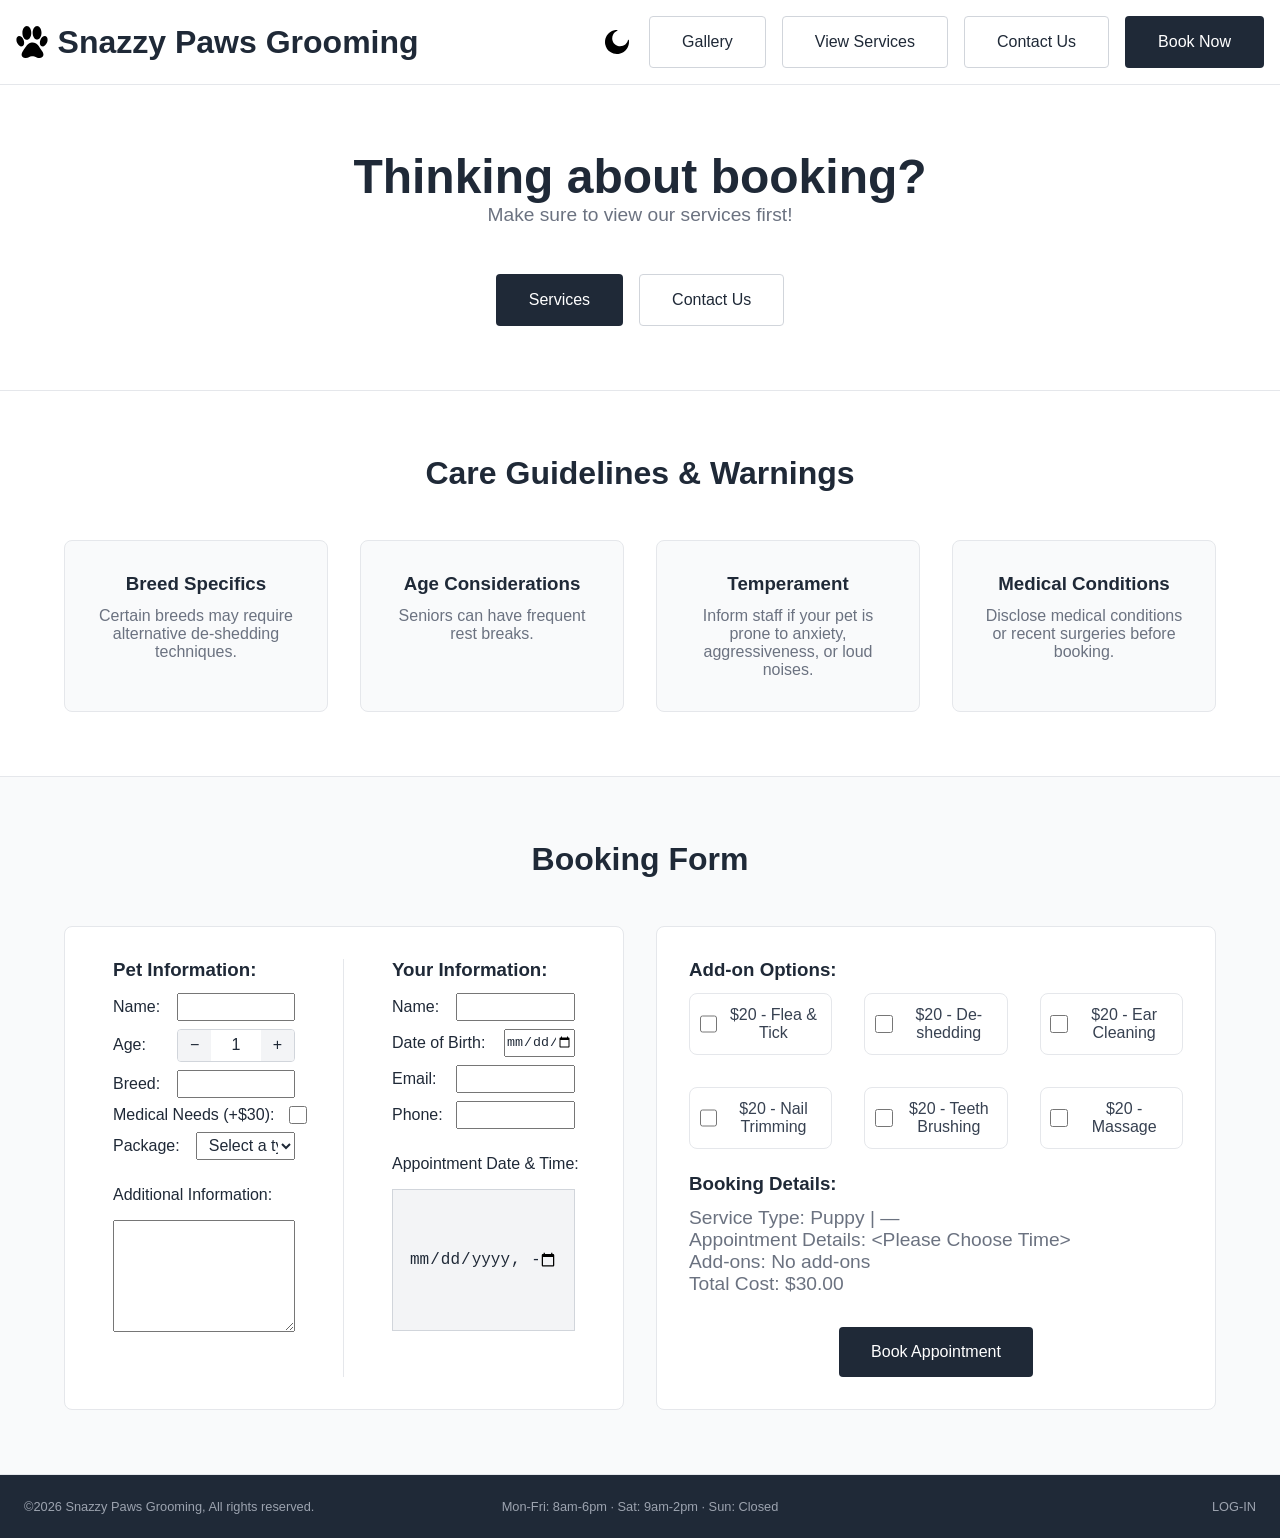
==== booking.html @ cdb1e76d "Copy from BIT607-AS2" ====
<!DOCTYPE html>
<html lang="en">

<head>
    <meta charset="UTF-8">
    <meta name="viewport" content="width=device-width, initial-scale=1.0">

    <!-- Document Title + Icon -->
    <title>Booking</title>
    <link rel="Icon" type="image/x-icon" href="images/icons/young_dog.svg">

    <link rel="stylesheet" href="styles/main.css">
</head>

<body>
    <!-- Navigation Bar -->
    <header>
        <!-- Icon + Title -->
        <h2 class="header-title">
            <a href="index.html" class="home-link">
                <img src="images/icons/paw.svg" alt="Snazzy Paws Logo" class="nav-icon">

                <span class="full-title">Snazzy Paws Grooming</span>
                <span class="short-title">Snazzy Paws</span>
            </a>
        </h2>

        <!-- Navigation Buttons -->
        <div class="button-group desktop-nav">
            <button id="theme-toggle" class="theme-toggle-btn">
                <img src="images/icons/moon.svg" alt="Toggle dark mode" class="theme-icon">
            </button>
            <a href="gallery.html" class="button">Gallery</a>
            <a href="services.html" class="button">View Services</a>
            <a href="contact.html" class="button">Contact Us</a>
            <a href="booking.html" class="button dark">Book Now</a>
        </div>

        <!-- Mobile dropdown button -->
        <div class="mobile-nav">
            <button id="theme-toggle-mobile" class="theme-toggle-btn">
                <img src="images/icons/moon.svg" alt="Toggle dark mode" class="theme-icon">
            </button>

            <button id="mobile-menu-toggle">☰</button>
            <div id="mobile-menu" class="mobile-menu hidden">
                <a href="gallery.html" class="button">Gallery</a>
                <a href="services.html" class="button">View Services</a>
                <a href="contact.html" class="button">Contact Us</a>
                <a href="booking.html" class="button dark">Book Now</a>
            </div>
        </div>
    </header>

    <!-- Core Page Content -->
    <main>
        <!-- Welcome Section (introduction and initial image) -->
        <section>
            <div class="section-inner center-hero">
                <h1 class="center-text">Thinking about booking?</h1>
                <p class="center-text header-margin">Make sure to view our services first!</P>

                <div class="button-group">
                    <a href="services.html" class="button dark">Services</a>
                    <a href="contact.html" class="button">Contact Us</a>
                </div>
            </div>
        </section>

        <!-- Care Guidelines & Warnings Section -->
        <section>
            <div class="section-inner">
                <h2 class="center-text header-margin">Care Guidelines & Warnings</h2>

                <!-- Grid of Cards-->
                <div class="card-grid">
                    <div class="service-card">
                        <h3 class="center-text quarter-margin">Breed Specifics</h3>
                        <p class="center-text">Certain breeds may require alternative de-shedding techniques.</p>
                    </div>

                    <div class="service-card">
                        <h3 class="center-text quarter-margin">Age Considerations</h3>
                        <p class="center-text">Seniors can have frequent rest breaks.</p>
                    </div>

                    <div class="service-card center-text">
                        <h3 class="center-text quarter-margin">Temperament</h3>
                        <p class="center-text">Inform staff if your pet is prone to anxiety,
                            aggressiveness, or loud noises.
                        </p>
                    </div>

                    <div class="service-card center-text">
                        <h3 class="center-text quarter-margin">Medical Conditions</h3>
                        <p class="center-text">Disclose medical conditions or recent surgeries before booking.</p>
                    </div>
                </div>
            </div>
        </section>

        <!-- Booking Form Section -->
        <section class="dark">
            <div class="section-inner">
                <h2 class="center-text header-margin">Booking Form</h2>

                <!-- Grid of Cards-->
                <form id="booking-form">
                    <div class="card-grid">
                        <div class="booking-card">
                            <div class="booking-group">
                                <h3 id="start" class="quarter-margin">Pet Information:</h3>

                                <div class="booking-field">
                                    <label for="dog-name">Name:</label>
                                    <input type="text" id="dog-name" name="dog-name" required minlength="2">
                                </div>

                                <div class="booking-field">
                                    <label for="age">Age:</label>
                                    <div class="number-input">
                                        <button type="button" class="number-btn"
                                            onclick="this.parentNode.querySelector('input').stepDown(); updateSummary()">−</button>

                                        <input type="number" id="age" required min="1" max="40" value="1"
                                            onkeydown="return ['Backspace','Tab','ArrowLeft','ArrowRight'].includes(event.key) || /[0-9]/.test(event.key)">

                                        <button type="button" class="number-btn"
                                            onclick="this.parentNode.querySelector('input').stepUp(); updateSummary()">+</button>
                                    </div>
                                </div>

                                <div class="booking-field">
                                    <label for="breed">Breed:</label>
                                    <input type="text" id="breed" name="breed" required minlength="2">
                                </div>

                                <div class="booking-field">
                                    <label for="medical" class="label-wider">Medical Needs (+$30):</label>
                                    <input type="checkbox" id="medical" name="medical">
                                </div>

                                <div class="booking-field">
                                    <label for="package-type" class="label-wide">Package:</label>
                                    <select id="package-type" name="package-type" required>
                                        <option value="" disabled selected>Select a type</option>
                                        <option value="haircut">Haircut - $25</option>
                                        <option value="spa">Spa - $30</option>
                                        <option value="brushing">Brushing - $20</option>
                                        <option value="full">Full - $50</option>
                                    </select>
                                </div>

                                <br>

                                <div class="booking-field stacked">
                                    <label for="extra">Additional Information:</label>
                                    <textarea id="extra" name="extra" maxlength="250"></textarea>
                                </div>
                            </div>

                            <div class="booking-group">
                                <h3 class="quarter-margin">Your Information:</h3>

                                <div class="booking-field">
                                    <label for="client-name">Name:</label>
                                    <input type="text" id="client-name" name="client-name" required minlength="2">
                                </div>

                                <div class="booking-field">
                                    <label for="dob" class="label-wide">Date of Birth:</label>
                                    <input type="date" id="dob" required>
                                </div>

                                <div class="booking-field">
                                    <label for="email">Email:</label>
                                    <input type="text" id="email" name="email" required minlength="4">
                                </div>

                                <div class="booking-field">
                                    <label for="phone">Phone:</label>
                                    <input type="text" id="phone" name="phone" required minlength="7"
                                        onkeydown="return ['Backspace','Tab','ArrowLeft','ArrowRight','+','Space'].includes(event.key) || /[0-9]/.test(event.key)">
                                </div>

                                <br>

                                <div class="booking-field stacked">
                                    <label for="datetime">Appointment Date & Time:</label>
                                    <input type="datetime-local" id="datetime" class="appointment-date-input"
                                        required>
                                </div>
                            </div>
                        </div>

                        <div class="booking-card vertical">
                            <h3 id="addons" class="quarter-margin">Add-on Options:</h3>

                            <!-- Grid of Cards-->
                            <div class="card-grid minimal-grid half-margin">
                                <div class="service-card minimal addon-card"
                                    onclick="this.querySelector('.addon-checkbox').click()">
                                    <input type="checkbox" id="addon-flea" class="addon-checkbox"
                                        onclick="event.stopPropagation()">
                                    <p>$20 - Flea & Tick</p>
                                </div>
                                <div class="service-card minimal addon-card"
                                    onclick="this.querySelector('.addon-checkbox').click()">
                                    <input type="checkbox" id="addon-deshed" class="addon-checkbox"
                                        onclick="event.stopPropagation()">
                                    <p>$20 - De-shedding</p>
                                </div>
                                <div class="service-card minimal addon-card"
                                    onclick="this.querySelector('.addon-checkbox').click()">
                                    <input type="checkbox" id="addon-ear" class="addon-checkbox"
                                        onclick="event.stopPropagation()">
                                    <p>$20 - Ear Cleaning</p>
                                </div>
                                <div class="service-card minimal addon-card"
                                    onclick="this.querySelector('.addon-checkbox').click()">
                                    <input type="checkbox" id="addon-nail" class="addon-checkbox"
                                        onclick="event.stopPropagation()">
                                    <p>$20 - Nail Trimming</p>
                                </div>
                                <div class="service-card minimal addon-card"
                                    onclick="this.querySelector('.addon-checkbox').click()">
                                    <input type="checkbox" id="addon-teeth" class="addon-checkbox"
                                        onclick="event.stopPropagation()">
                                    <p>$20 - Teeth Brushing</p>
                                </div>
                                <div class="service-card minimal addon-card"
                                    onclick="this.querySelector('.addon-checkbox').click()">
                                    <input type="checkbox" id="addon-massage" class="addon-checkbox"
                                        onclick="event.stopPropagation()">
                                    <p>$20 - Massage</p>
                                </div>
                            </div>

                            <h3 class="quarter-margin">Booking Details:</h3>

                            <p class="quarter-margin mobile-margin">Service Type: <span id="summary-service">—</span>
                            </p>
                            <p class="quarter-margin mobile-margin">Appointment Details: <span
                                    id="summary-appointment">—</span></p>
                            <p class="quarter-margin mobile-margin">Add-ons: <span id="summary-addons">No add-ons</span>
                            </p>
                            <p class="half-margin">Total Cost: <span id="summary-cost">$0</span></p>

                            <button type="submit" class="button dark submit-btn">Book Appointment</button>
                        </div>
                    </div>
                </form>
            </div>
        </section>
    </main>

    <!-- Footer Bar -->
    <footer>
        <p>©2026 Snazzy Paws Grooming, All rights reserved.</p>
        <p>Mon-Fri: 8am-6pm · Sat: 9am-2pm · Sun: Closed</p>
        <p>LOG-IN</p>
    </footer>


    <!-- Link JS -->
    <script src="js/main.js"></script>
    <script src="js/booking.js"></script>
</body>

</html>
---- styles/main.css ----
:root{--bg-primary:#ffffff;--bg-secondary:#f9fafb;--bg-dark:#1f2937;--bg-gap:#000000;--bg-input:#f3f4f6;--bg-button-light:#ffffff;--bg-button-hover:#f7f4f4;--bg-icon-holder:#f0f2f3;--placeholder-bg:#cccccc;--placeholder-border:#999999;--text-primary:#1f2937;--text-secondary:#6b7280;--text-muted:#9ca3af;--text-credit:#666666;--text-dark-bg:#ffffff;--map-visited:#6b5ea8;--border:#e5e7eb;--border-light:#d1d5db;--accent:#374151;--status-open-bg:#f0fdf4;--status-open-text:#15803d;--status-closed-bg:#fdf0f0;--status-closed-text:#961919;--icon-filter:none}[data-theme="dark"]{--bg-primary:#1e1f35;--bg-secondary:#191a2e;--bg-dark:#19192c;--bg-gap:#0a0a14;--bg-input:#252540;--bg-button-light:#252540;--bg-button-hover:#2e2f50;--bg-icon-holder:#252540;--placeholder-bg:#252540;--placeholder-border:#3a3c6e;--text-primary:#f0f0f5;--text-secondary:#b0b0c8;--text-muted:#707088;--text-credit:#707088;--text-dark-bg:#f0f0f5;--link-visited:#9d8ec4;--border:#2a2b45;--border-light:#3a3c6e;--accent:#d8d8f0;--icon-filter:invert(1) opacity(0.85)}[data-theme="dark"] .booking-field input,[data-theme="dark"] .booking-field select,[data-theme="dark"] .booking-field textarea{background-color:var(--bg-input);border:1px solid var(--border-light)}[data-theme="dark"] .appointment-date-input{background-color:var(--bg-input)}[data-theme="dark"] a.button.dark{border:1px solid var(--border-light)}*{box-sizing:border-box;margin:0;padding:0}html,body{height:100%;font-family:Arial,sans-serif}body{display:flex;flex-direction:column;min-height:100vh}h1{font-size:3rem;color:var(--text-primary)}h2{font-size:2rem;color:var(--text-primary)}h3,h4{color:var(--text-primary)}p{font-size:1.2rem;color:var(--text-secondary)}.map-link{text-decoration:none}.map-link:visited{color:var(--map-visited)}header,footer{padding:1rem;flex-shrink:0;display:flex;justify-content:space-between;align-items:center}header{background-color:var(--bg-primary);border-bottom:1px solid var(--border)}footer{position:relative;padding:1.5rem;background-color:var(--bg-dark)}footer p{color:var(--text-muted);font-size:.8rem}.home-link{display:flex;align-items:center;gap:.6rem;text-decoration:none;color:inherit}.short-title{display:none}.desktop-nav{display:flex;gap:1rem}.mobile-nav{display:none;gap:.5rem;align-items:center}main{flex:1;display:flex;flex-direction:column;background-color:var(--bg-gap)}section{padding:4rem;background-color:var(--bg-primary);border-bottom:1px solid var(--border)}section.dark{background-color:var(--bg-secondary)}.section-inner{max-width:1500px;margin:0 auto;width:100%}.center-hero{display:flex;flex-direction:column;align-items:center;justify-content:center}.center-hero h1{margin-bottom:0}.center-hero .button-group{justify-content:center;margin-top:0}.theme-toggle-btn{background:none;border:none;cursor:pointer;padding:.25rem;display:flex;align-items:center;justify-content:center}.theme-icon{width:1.5rem;height:1.5rem;filter:var(--icon-filter)}.submit-btn{align-self:center;margin-top:.5rem;padding:1rem 2rem;border-radius:4px;cursor:pointer;font-size:1rem;white-space:nowrap;background-color:var(--bg-dark);color:var(--text-dark-bg);border:none;text-decoration:none}.button-group{display:flex;gap:1rem;margin-top:1rem}header .button-group{margin-top:0}a.button{padding:1rem 2rem;border-radius:4px;cursor:pointer;font-size:1rem;white-space:nowrap;background-color:var(--bg-button-light);color:var(--text-primary);border:1px solid var(--border-light);text-decoration:none}a.button.dark{background-color:var(--bg-dark);color:var(--text-dark-bg);border:none}a.button:hover{background-color:var(--bg-button-hover);opacity:.9}a.button.dark{background-color:var(--bg-dark);color:var(--text-dark-bg);border:1px solid #fff0}.split{display:flex;gap:1rem;flex-wrap:wrap}.split>.card{flex:1 1 400px;max-width:100%}.split .image-card .placeholder-image{width:100%;height:auto}.card-grid{display:grid;grid-template-columns:repeat(auto-fit,minmax(250px,1fr));gap:2rem}.card-grid.minimal-grid{grid-template-columns:repeat(3,1fr);gap:2rem}.center-text{text-align:center}.header-margin{margin-bottom:3rem}.half-margin{margin-bottom:1.5rem}.quarter-margin{margin-bottom:.75rem}.bullet-item{display:flex;align-items:center;justify-content:center;gap:.5rem}.card-bullet{width:.7rem;height:.7rem;border-radius:50%;background-color:var(--accent);flex-shrink:0}.card{flex:1;max-width:50%;padding:2rem;display:flex;flex-direction:column;gap:1rem}.card p{max-width:500px}.card.image-card{display:flex;flex-direction:column;align-items:flex-start;gap:.5rem}.service-card{background-color:var(--bg-secondary);border:1px solid var(--border);padding:2rem;border-radius:8px;display:flex;flex-direction:column}.service-card.clickable{position:relative;cursor:pointer}section.dark .service-card{background-color:var(--bg-primary)}.service-card h4{margin:0 0 .5rem 0;font-weight:600}.service-card p{font-size:1rem}.service-card ul{list-style-position:outside;padding-left:1rem;color:var(--text-secondary)}.service-card li{margin-bottom:.3rem}.service-card li::marker{color:var(--text-secondary);font-size:.7em}.service-card .placeholder-image{width:100%;margin-bottom:.5rem}.addon-card{padding:.75rem .6rem;cursor:pointer;flex-direction:row;align-items:center;gap:.5rem}.addon-checkbox{width:1.1rem;height:1.1rem;flex-shrink:0;cursor:pointer;accent-color:var(--bg-dark)}.addon-card label{cursor:pointer;font-size:1rem;color:var(--accent)}.card-grid .service-card.minimal{grid-column:span 1;width:auto;text-align:center}.card-grid .service-card.minimal p{color:var(--accent)}.card-click-hint{display:none}.service-card.clickable .card-click-hint{display:block;position:absolute;top:0;right:.75rem;font-size:1.5rem;color:var(--text-muted)}.click-hint{font-size:.85rem;color:var(--text-muted);margin-top:.5rem}.nav-icon{width:2rem;height:2rem;display:block;filter:var(--icon-filter)}.placeholder-image{width:80%;max-width:1920px;aspect-ratio:16 / 9;background-color:var(--placeholder-bg);border:1px dashed var(--placeholder-border)}img.placeholder-image{width:100%;max-width:1920px;aspect-ratio:unset;border:none;height:auto;display:block}.image-credit{font-size:.8rem;color:var(--text-credit);margin-top:0}.icon-circle{width:5rem;height:5rem;margin:0 auto 1rem auto;border:1px solid var(--placeholder-bg);border-radius:50%;display:flex;align-items:center;justify-content:center;overflow:hidden}.icon-circle img{width:60%;height:60%;object-fit:contain;transform:translateY(.1rem)}.status-container{display:flex;align-items:center;gap:.75rem;margin-bottom:1rem}.status-bullet{width:.7rem;height:.7rem;border-radius:50%;background-color:var(--status-open-text)}.status-card{width:fit-content;border-radius:12px;font-size:.9rem;font-weight:600;padding:.5rem}.status-card.open{background-color:var(--status-open-bg);color:var(--status-open-text)}.status-card.closed{background-color:var(--status-closed-bg);color:var(--status-closed-text)}.hours-list{display:flex;flex-direction:column;gap:.5rem}.hours-row{display:flex;justify-content:space-between;align-items:center;padding:.5rem 0;border-bottom:1px solid var(--border-light);font-size:1rem;color:var(--text-primary)}.hours-row:last-child{border-bottom:none}.hours-row .day,.hours-row .time{flex-shrink:0}.contact-card{display:flex;align-items:center;gap:.75rem;padding:.75rem 0;border-bottom:1px solid var(--border)}.contact-card:last-of-type{border-bottom:none;margin-bottom:1rem}.contact-card-icon-holder{display:flex;align-items:center;justify-content:center;width:2.5rem;height:2.5rem;background-color:var(--bg-icon-holder);border-radius:8px}.contact-card-icon{width:1.25rem;height:1.25rem;flex-shrink:0;margin-top:.1rem;filter:var(--icon-filter)}.contact-card-text{display:flex;flex-direction:column;gap:.2rem}.contact-card-title{font-weight:600;font-size:1rem;color:var(--text-primary)}.contact-card-detail{font-size:.95rem;color:var(--text-secondary)}.external-link-icon{display:inline-block;width:.85em;height:.85em;margin-left:.3em;vertical-align:middle;position:relative;top:-.05em;text-decoration:none}.embedded-map{width:100%;height:30rem;border-radius:8px;border:1px solid var(--border);overflow:hidden;margin-top:1rem;background-color:var(--border)}.embedded-map iframe{width:100%;height:100%;border:none;display:block}.booking-card{background-color:var(--bg-primary);border:1px solid var(--border);padding:2rem 0 2rem 0;border-radius:8px;display:flex;flex-direction:row}.booking-card.vertical{flex-direction:column;padding:2rem}.booking-group{width:50%;border-right:1px solid var(--border);padding-left:3rem;padding-right:3rem}.booking-group:last-child{border:none}.booking-field{display:flex;align-items:center;gap:1rem;margin-bottom:.5rem}.booking-field label{white-space:nowrap;width:3rem;color:var(--text-primary)}.booking-field input,.booking-field select,.booking-field textarea{color:var(--text-primary)}.booking-field input{flex:1;height:1.75rem;width:100%;min-width:0}.booking-field select{height:1.75rem;width:100%;padding-left:.5rem;font-size:1rem}.booking-field.stacked{flex-direction:column;align-items:flex-start}.booking-field.stacked label{width:auto;max-width:100%}.booking-field.stacked input{width:100%;height:10rem}.booking-field.stacked textarea{width:100%;height:7rem;resize:vertical}.booking-field label.label-wide{width:6rem}.booking-field label.label-wider{width:10rem}.booking-field input[type="checkbox"]{flex:none;width:1.1rem;height:1.1rem;accent-color:var(--bg-dark);cursor:pointer}.number-input{display:flex;align-items:center;border:1px solid var(--border-light);border-radius:4px;overflow:hidden;flex:1;min-width:0}.number-input input{flex:1;min-width:0;text-align:center;border:none;outline:none;font-size:1rem;padding:.4rem 0;-moz-appearance:textfield;width:0}.number-input input::-webkit-outer-spin-button,.number-input input::-webkit-inner-spin-button{-webkit-appearance:none}.number-btn{padding:.4rem .75rem;background:var(--bg-input);border:none;border-radius:0;cursor:pointer;font-size:1rem;color:var(--text-primary)}.number-btn:hover{background:var(--border)}.appointment-date-input{min-height:8.9rem;min-width:100%;max-width:100%;padding:0 1rem;border:1px solid var(--border-light);border-radius:0;font-size:1rem;color:var(--text-primary);background-color:var(--bg-input)}.scroll-top-wrapper{position:sticky;bottom:0;height:0;display:flex;align-items:flex-end;pointer-events:none}.scroll-top-btn{display:none;pointer-events:all;margin-right:2rem;margin-left:auto;margin-bottom:2rem;width:3rem;height:3rem;border-radius:50%;border:none;background-color:var(--bg-dark);color:var(--text-dark-bg);font-size:1.2rem;cursor:pointer;box-shadow:0 2px 8px rgb(0 0 0 / .2)}.pricing-table{width:100%;border-collapse:collapse;font-size:1rem;color:var(--text-primary)}.pricing-table th,.pricing-table td{padding:.75rem 1rem;text-align:left;border:1px solid var(--border)}.pricing-table thead tr{background-color:var(--bg-dark);color:var(--text-dark-bg)}.pricing-table thead th{color:var(--text-dark-bg);font-weight:600}.pricing-table tbody tr:nth-child(even){background-color:var(--bg-secondary)}.pricing-table tbody tr:hover{background-color:var(--bg-button-hover)}@media (max-width:768px){.scroll-top-btn.visible{display:flex;align-items:center;justify-content:center}.header-title{font-size:1.5rem}.full-title{display:none}.short-title{display:inline;font-weight:700}.desktop-nav{display:none!important}.mobile-nav{display:flex}.mobile-menu{position:absolute;top:4rem;right:0;background:var(--bg-primary);border:1px solid var(--border-light);border-radius:8px;flex-direction:column;display:flex;min-width:150px;z-index:100;overflow:hidden}.mobile-menu.hidden{display:none}.mobile-menu a{height:fit-content;border:none;border-radius:0;border-bottom:1px solid var(--border-light);font-size:1rem}.mobile-menu a:last-child{border-bottom:none}#mobile-menu-toggle{background:none;border:none;font-size:1.5rem;cursor:pointer;color:var(--text-primary)}h1,h2,h3,p,.image-credit{text-align:center}h1{font-size:2rem}.center-text-mobile{text-align:center}footer{flex-direction:column;gap:.5rem}section{padding:2rem}.split>.card{padding:.5rem}.status-container{align-self:center}.button-group{flex-wrap:wrap;justify-content:center}.card-grid.minimal-grid{grid-template-columns:1fr}.booking-card{flex-direction:column}.booking-group{width:100%;border-right:none;border-bottom:1px solid var(--border);padding:1.5rem}.booking-group:first-child{padding-top:0}.booking-group:last-child{border-bottom:none;padding-bottom:0}.appointment-date-input{min-height:6.9rem}.pricing-table thead{display:none}.pricing-table tr{display:block;margin-bottom:1rem;border:1px solid var(--border);border-radius:8px;overflow:hidden}.pricing-table td{display:flex;justify-content:space-between;border:none;border-bottom:1px solid var(--border);font-size:.95rem}.pricing-table td:last-child{border-bottom:none}.pricing-table td[rowspan]{display:none}.pricing-table td:first-child,.pricing-table tr.rowspan-row td:first-child,.pricing-table td.row-title{background-color:var(--bg-dark);color:var(--text-dark-bg);font-weight:600}[data-theme="dark"] .pricing-table tr:nth-child(even) td:first-child,[data-theme="dark"] .pricing-table td.row-title{background-color:var(--bg-gap)}}@media (min-width:769px){.mobile-margin{margin-bottom:0!important}footer p:nth-child(2){position:absolute;left:50%;transform:translateX(-50%)}}
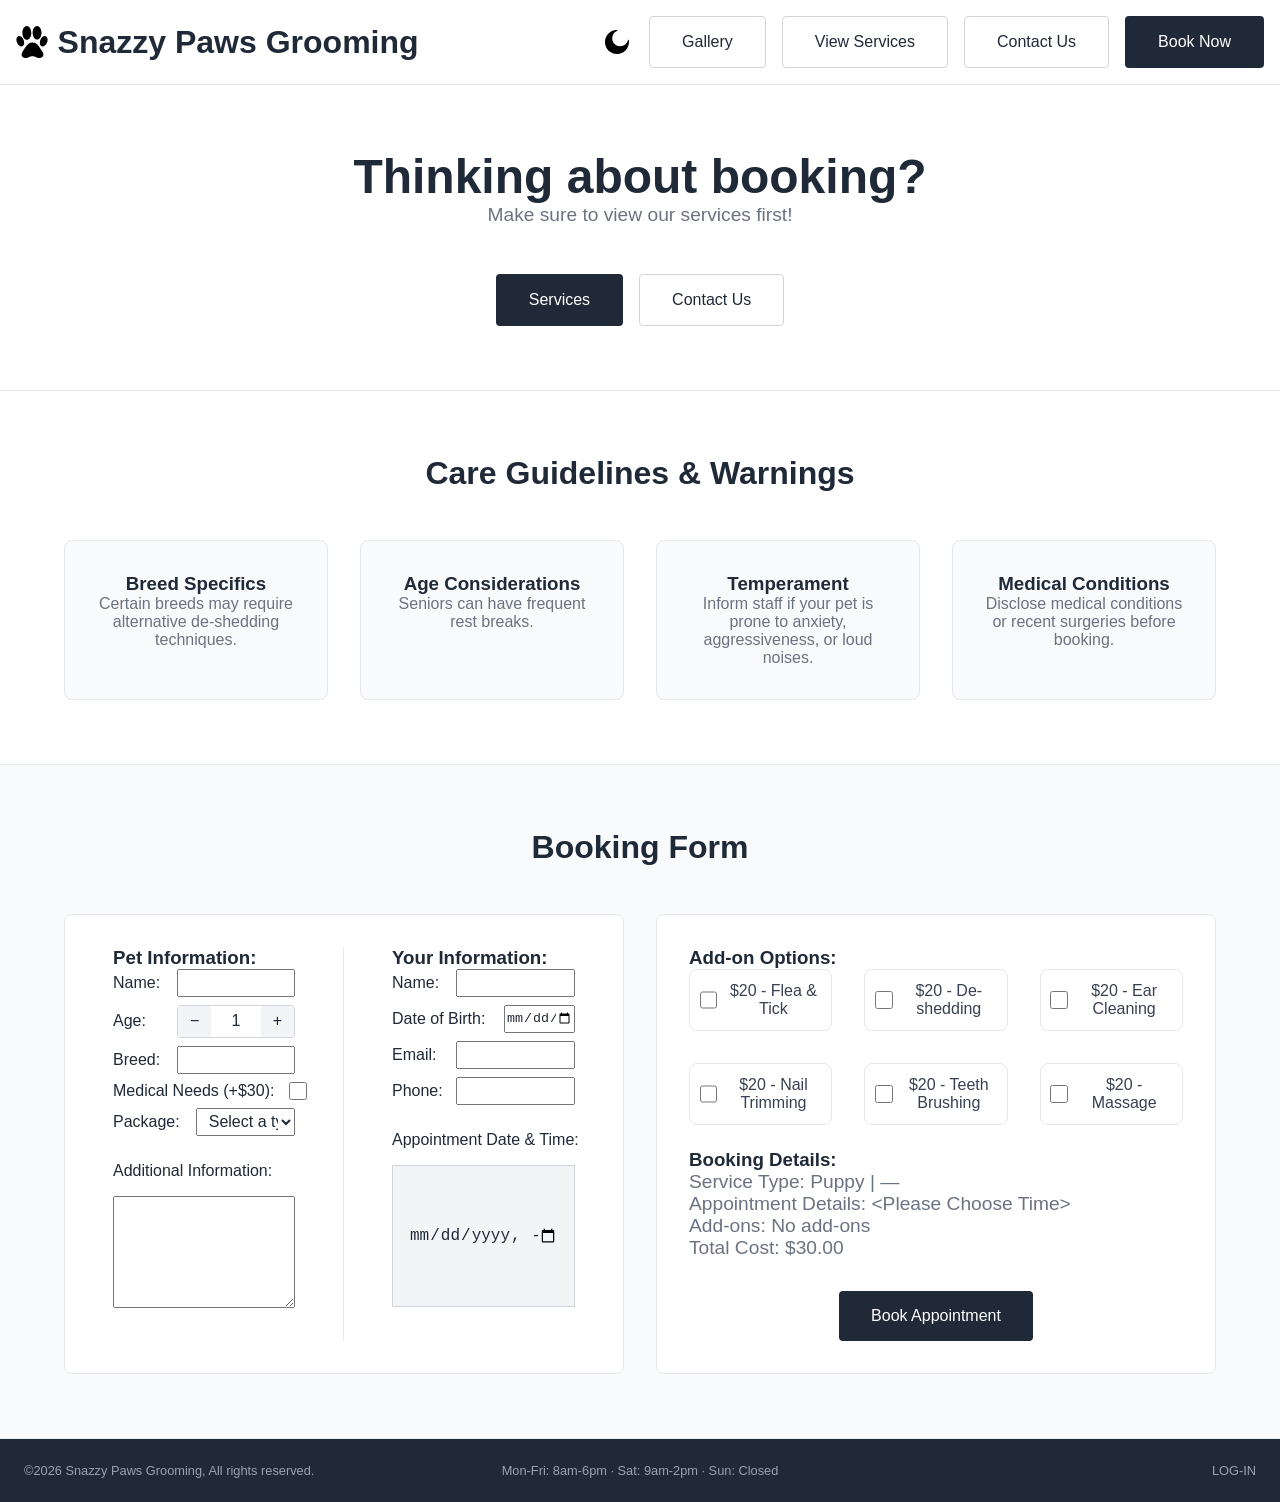
==== commit 4ac98547: "Convert booking page to W3.CSS" ====
--- a/booking.html
+++ b/booking.html
@@ -4,94 +4,94 @@
 <head>
     <meta charset="UTF-8">
     <meta name="viewport" content="width=device-width, initial-scale=1.0">
+    <meta name="description" content="Snazzy Paws Grooming Booking.">
 
     <!-- Document Title + Icon -->
     <title>Booking</title>
     <link rel="Icon" type="image/x-icon" href="images/icons/young_dog.svg">
 
-    <link rel="stylesheet" href="styles/main.css">
+    <link rel="stylesheet" href="https://www.w3schools.com/w3css/5/w3.css">
+    <link rel="stylesheet" href="styles/new_css.css">
 </head>
 
 <body>
     <!-- Navigation Bar -->
-    <header>
+    <header class="w3-bar">
         <!-- Icon + Title -->
-        <h2 class="header-title">
+        <h2 class="header-title w3-bar-item">
             <a href="index.html" class="home-link">
                 <img src="images/icons/paw.svg" alt="Snazzy Paws Logo" class="nav-icon">
-
                 <span class="full-title">Snazzy Paws Grooming</span>
                 <span class="short-title">Snazzy Paws</span>
             </a>
         </h2>
 
         <!-- Navigation Buttons -->
-        <div class="button-group desktop-nav">
+        <div class="button-group desktop-nav w3-bar-item">
             <button id="theme-toggle" class="theme-toggle-btn">
                 <img src="images/icons/moon.svg" alt="Toggle dark mode" class="theme-icon">
             </button>
-            <a href="gallery.html" class="button">Gallery</a>
-            <a href="services.html" class="button">View Services</a>
-            <a href="contact.html" class="button">Contact Us</a>
-            <a href="booking.html" class="button dark">Book Now</a>
+            <a href="gallery.html" class="button w3-button">Gallery</a>
+            <a href="services.html" class="button w3-button">View Services</a>
+            <a href="contact.html" class="button w3-button">Contact Us</a>
+            <a href="booking.html" class="button dark w3-button">Book Now</a>
         </div>
 
         <!-- Mobile dropdown button -->
-        <div class="mobile-nav">
+        <div class="mobile-nav w3-bar-item">
             <button id="theme-toggle-mobile" class="theme-toggle-btn">
                 <img src="images/icons/moon.svg" alt="Toggle dark mode" class="theme-icon">
             </button>
-
             <button id="mobile-menu-toggle">☰</button>
             <div id="mobile-menu" class="mobile-menu hidden">
-                <a href="gallery.html" class="button">Gallery</a>
-                <a href="services.html" class="button">View Services</a>
-                <a href="contact.html" class="button">Contact Us</a>
-                <a href="booking.html" class="button dark">Book Now</a>
+                <a href="gallery.html" class="button w3-button">Gallery</a>
+                <a href="services.html" class="button w3-button">View Services</a>
+                <a href="contact.html" class="button w3-button">Contact Us</a>
+                <a href="booking.html" class="button dark w3-button">Book Now</a>
             </div>
         </div>
     </header>
 
     <!-- Core Page Content -->
     <main>
-        <!-- Welcome Section (introduction and initial image) -->
-        <section>
+        <!-- Welcome Section -->
+        <section class="w3-container">
             <div class="section-inner center-hero">
                 <h1 class="center-text">Thinking about booking?</h1>
-                <p class="center-text header-margin">Make sure to view our services first!</P>
+                <p class="center-text header-margin">Make sure to view our services first!</p>
 
                 <div class="button-group">
-                    <a href="services.html" class="button dark">Services</a>
-                    <a href="contact.html" class="button">Contact Us</a>
+                    <a href="services.html" class="button dark w3-button">Services</a>
+                    <a href="contact.html" class="button w3-button">Contact Us</a>
                 </div>
             </div>
         </section>
 
         <!-- Care Guidelines & Warnings Section -->
-        <section>
+        <section class="w3-container">
             <div class="section-inner">
                 <h2 class="center-text header-margin">Care Guidelines & Warnings</h2>
 
                 <!-- Grid of Cards-->
                 <div class="card-grid">
-                    <div class="service-card">
+                    <div class="service-card w3-card">
                         <h3 class="center-text quarter-margin">Breed Specifics</h3>
                         <p class="center-text">Certain breeds may require alternative de-shedding techniques.</p>
                     </div>
 
-                    <div class="service-card">
+                    <div class="service-card w3-card">
                         <h3 class="center-text quarter-margin">Age Considerations</h3>
                         <p class="center-text">Seniors can have frequent rest breaks.</p>
                     </div>
 
-                    <div class="service-card center-text">
+                    <div class="service-card w3-card center-text">
                         <h3 class="center-text quarter-margin">Temperament</h3>
                         <p class="center-text">Inform staff if your pet is prone to anxiety,
                             aggressiveness, or loud noises.
                         </p>
                     </div>
 
-                    <div class="service-card center-text">
+                    <div class="service-card w3-card center-text">
                         <h3 class="center-text quarter-margin">Medical Conditions</h3>
                         <p class="center-text">Disclose medical conditions or recent surgeries before booking.</p>
                     </div>
@@ -100,14 +100,13 @@
         </section>
 
         <!-- Booking Form Section -->
-        <section class="dark">
+        <section class="dark w3-container">
             <div class="section-inner">
                 <h2 class="center-text header-margin">Booking Form</h2>
 
-                <!-- Grid of Cards-->
                 <form id="booking-form">
                     <div class="card-grid">
-                        <div class="booking-card">
+                        <div class="booking-card w3-card">
                             <div class="booking-group">
                                 <h3 id="start" class="quarter-margin">Pet Information:</h3>
 
@@ -121,10 +120,8 @@
                                     <div class="number-input">
                                         <button type="button" class="number-btn"
                                             onclick="this.parentNode.querySelector('input').stepDown(); updateSummary()">−</button>
-
                                         <input type="number" id="age" required min="1" max="40" value="1"
                                             onkeydown="return ['Backspace','Tab','ArrowLeft','ArrowRight'].includes(event.key) || /[0-9]/.test(event.key)">
-
                                         <button type="button" class="number-btn"
                                             onclick="this.parentNode.querySelector('input').stepUp(); updateSummary()">+</button>
                                     </div>
@@ -187,13 +184,12 @@
 
                                 <div class="booking-field stacked">
                                     <label for="datetime">Appointment Date & Time:</label>
-                                    <input type="datetime-local" id="datetime" class="appointment-date-input"
-                                        required>
+                                    <input type="datetime-local" id="datetime" class="appointment-date-input" required>
                                 </div>
                             </div>
                         </div>
 
-                        <div class="booking-card vertical">
+                        <div class="booking-card vertical w3-card">
                             <h3 id="addons" class="quarter-margin">Add-on Options:</h3>
 
                             <!-- Grid of Cards-->
@@ -238,15 +234,12 @@
 
                             <h3 class="quarter-margin">Booking Details:</h3>
 
-                            <p class="quarter-margin mobile-margin">Service Type: <span id="summary-service">—</span>
-                            </p>
-                            <p class="quarter-margin mobile-margin">Appointment Details: <span
-                                    id="summary-appointment">—</span></p>
-                            <p class="quarter-margin mobile-margin">Add-ons: <span id="summary-addons">No add-ons</span>
-                            </p>
+                            <p class="quarter-margin mobile-margin">Service Type: <span id="summary-service">—</span></p>
+                            <p class="quarter-margin mobile-margin">Appointment Details: <span id="summary-appointment">—</span></p>
+                            <p class="quarter-margin mobile-margin">Add-ons: <span id="summary-addons">No add-ons</span></p>
                             <p class="half-margin">Total Cost: <span id="summary-cost">$0</span></p>
 
-                            <button type="submit" class="button dark submit-btn">Book Appointment</button>
+                            <button type="submit" class="button dark w3-button submit-btn">Book Appointment</button>
                         </div>
                     </div>
                 </form>
@@ -255,13 +248,12 @@
     </main>
 
     <!-- Footer Bar -->
-    <footer>
+    <footer class="w3-bar">
         <p>©2026 Snazzy Paws Grooming, All rights reserved.</p>
         <p>Mon-Fri: 8am-6pm · Sat: 9am-2pm · Sun: Closed</p>
         <p>LOG-IN</p>
     </footer>
 
-
     <!-- Link JS -->
     <script src="js/main.js"></script>
     <script src="js/booking.js"></script>
--- a/styles/new_css.css
+++ b/styles/new_css.css
@@ -0,0 +1,1105 @@
+:root {
+    --bg-primary: #ffffff;
+    --bg-secondary: #f9fafb;
+    --bg-dark: #1f2937;
+    --bg-gap: #000000;
+    --bg-input: #f3f4f6;
+    --bg-button-light: #ffffff;
+    --bg-button-hover: #f7f4f4;
+    --bg-icon-holder: #f0f2f3;
+    --placeholder-bg: #cccccc;
+    --placeholder-border: #999999;
+    --text-primary: #1f2937;
+    --text-secondary: #6b7280;
+    --text-muted: #9ca3af;
+    --text-credit: #666666;
+    --text-dark-bg: #ffffff;
+    --map-visited: #6b5ea8;
+    --border: #e5e7eb;
+    --border-light: #d1d5db;
+    --accent: #374151;
+    --status-open-bg: #f0fdf4;
+    --status-open-text: #15803d;
+    --status-closed-bg: #fdf0f0;
+    --status-closed-text: #961919;
+    --icon-filter: none
+}
+
+[data-theme="dark"] {
+    --bg-primary: #1e1f35;
+    --bg-secondary: #191a2e;
+    --bg-dark: #19192c;
+    --bg-gap: #0a0a14;
+    --bg-input: #252540;
+    --bg-button-light: #252540;
+    --bg-button-hover: #2e2f50;
+    --bg-icon-holder: #252540;
+    --placeholder-bg: #252540;
+    --placeholder-border: #3a3c6e;
+    --text-primary: #f0f0f5;
+    --text-secondary: #b0b0c8;
+    --text-muted: #707088;
+    --text-credit: #707088;
+    --text-dark-bg: #f0f0f5;
+    --link-visited: #9d8ec4;
+    --border: #2a2b45;
+    --border-light: #3a3c6e;
+    --accent: #d8d8f0;
+    --icon-filter: invert(1) opacity(0.85)
+}
+
+[data-theme="dark"] .booking-field input,
+[data-theme="dark"] .booking-field select,
+[data-theme="dark"] .booking-field textarea {
+    background-color: var(--bg-input);
+    border: 1px solid var(--border-light)
+}
+
+[data-theme="dark"] .appointment-date-input {
+    background-color: var(--bg-input)
+}
+
+[data-theme="dark"] a.button.dark {
+    border: 1px solid var(--border-light)
+}
+
+* {
+    box-sizing: border-box;
+    margin: 0;
+    padding: 0
+}
+
+html
+{
+    font-size: 16px !important;
+}
+
+html,
+body {
+    font-family: Arial, sans-serif !important;
+    line-height: unset !important;
+}
+
+h1, h2, h3, h4, h5, h6
+{
+    font-family: Arial, sans-serif !important;
+    font-weight: bold !important;
+    line-height: normal !important;
+    margin: 0px !important
+}
+
+body {
+    display: flex;
+    flex-direction: column;
+    min-height: 100vh
+}
+
+h1 {
+    font-size: 3rem !important;;
+    color: var(--text-primary)
+}
+
+h2 {
+    font-size: 2rem !important;;
+    color: var(--text-primary)
+}
+
+h3,
+h4 {
+    color: var(--text-primary)
+}
+
+p {
+    font-size: 1.2rem !important;;
+    color: var(--text-secondary)
+}
+
+.map-link {
+    text-decoration: none
+}
+
+.map-link:visited {
+    color: var(--map-visited)
+}
+
+header,
+footer {
+    padding: 1rem;
+    flex-shrink: 0;
+    display: flex;
+    justify-content: space-between;
+    align-items: center
+}
+
+header {
+    background-color: var(--bg-primary);
+    border-bottom: 1px solid var(--border)
+}
+
+/* Make nav display everything in one line */
+header.w3-bar .w3-bar-item
+{
+    padding: 0 !important;
+    float: none !important;
+    display: flex !important;
+    align-items: center !important;
+    
+}
+
+/* Disable w3-bar positioning (it's very ugly) */
+header.w3-bar::before,
+header.w3-bar::after
+{
+    display: none !important;
+}
+
+header.w3-bar .mobile-nav.w3-bar-item
+{
+    display: none !important;
+}
+
+footer {
+    position: relative;
+    padding: 1.5rem;
+    background-color: var(--bg-dark)
+}
+
+footer p {
+    color: var(--text-muted);
+    font-size: .8rem !important;
+}
+
+.home-link {
+    display: flex;
+    align-items: center;
+    gap: .6rem;
+    text-decoration: none;
+    color: inherit
+}
+
+.short-title {
+    display: none
+}
+
+.desktop-nav {
+    display: flex;
+    gap: 1rem
+}
+
+.mobile-nav {
+    display: none;
+    gap: .5rem;
+    align-items: center
+}
+
+main {
+    flex: 1;
+    display: flex;
+    flex-direction: column;
+    background-color: var(--bg-gap)
+}
+
+section {
+    padding: 4rem;
+    background-color: var(--bg-primary);
+    border-bottom: 1px solid var(--border)
+}
+
+section.dark {
+    background-color: var(--bg-secondary)
+}
+
+.section-inner {
+    max-width: 1500px;
+    margin: 0 auto;
+    width: 100%
+}
+
+.center-hero {
+    display: flex;
+    flex-direction: column;
+    align-items: center;
+    justify-content: center
+}
+
+.center-hero h1 {
+    margin-bottom: 0
+}
+
+.center-hero .button-group {
+    justify-content: center;
+    margin-top: 0
+}
+
+.theme-toggle-btn {
+    background: none;
+    border: none;
+    cursor: pointer;
+    padding: .25rem;
+    display: flex;
+    align-items: center;
+    justify-content: center
+}
+
+.theme-icon {
+    width: 1.5rem;
+    height: 1.5rem;
+    filter: var(--icon-filter)
+}
+
+.submit-btn {
+    align-self: center;
+    margin-top: .5rem;
+    padding: 1rem 2rem;
+    border-radius: 4px;
+    cursor: pointer;
+    font-size: 1rem !important;
+    white-space: nowrap;
+    background-color: var(--bg-dark);
+    color: var(--text-dark-bg);
+    border: none;
+    text-decoration: none
+}
+
+.button-group {
+    display: flex;
+    gap: 1rem;
+    margin-top: 1rem
+}
+
+header .button-group {
+    margin-top: 0
+}
+
+a.button {
+    padding: 1rem 2rem !important;
+    border-radius: 4px;
+    cursor: pointer;
+    font-size: 1rem !important;
+    white-space: nowrap !important;
+    background-color: var(--bg-button-light);
+    color: var(--text-primary);
+    border: 1px solid var(--border-light);
+    text-decoration: none;
+
+    user-select: unset;
+    display: inherit;
+    box-sizing: unset;
+}
+
+a.button.dark {
+    background-color: var(--bg-dark);
+    color: var(--text-dark-bg);
+    border: none
+}
+
+a.button:hover {
+    background-color: var(--bg-button-hover) !important;
+    opacity: .9
+}
+
+a.button.dark {
+    background-color: var(--bg-dark);
+    color: var(--text-dark-bg);
+    border: 1px solid #fff0
+}
+
+.split {
+    display: flex;
+    gap: 1rem;
+    flex-wrap: wrap
+}
+
+.split>.card {
+    flex: 1 1 400px;
+    max-width: 100%
+}
+
+.split .image-card .placeholder-image {
+    width: 100%;
+    height: auto
+}
+
+.card-grid {
+    display: grid;
+    grid-template-columns: repeat(auto-fit, minmax(250px, 1fr));
+    gap: 2rem
+}
+
+.card-grid.minimal-grid {
+    grid-template-columns: repeat(3, 1fr);
+    gap: 2rem
+}
+
+.center-text {
+    text-align: center
+}
+
+.header-margin {
+    margin-bottom: 3rem !important
+}
+
+.half-margin {
+    margin-bottom: 1.5rem
+}
+
+.quarter-margin {
+    margin-bottom: .75rem
+}
+
+.bullet-item {
+    display: flex;
+    align-items: center;
+    justify-content: center;
+    gap: .5rem
+}
+
+.card-bullet {
+    width: .7rem;
+    height: .7rem;
+    border-radius: 50%;
+    background-color: var(--accent);
+    flex-shrink: 0
+}
+
+.card {
+    flex: 1;
+    max-width: 50%;
+    padding: 2rem;
+    display: flex;
+    flex-direction: column;
+    gap: 1rem
+}
+
+.card p {
+    max-width: 500px
+}
+
+.card.image-card {
+    display: flex;
+    flex-direction: column;
+    align-items: flex-start;
+    gap: .5rem
+}
+
+.service-card {
+    background-color: var(--bg-secondary);
+    border: 1px solid var(--border);
+    padding: 2rem;
+    border-radius: 8px;
+    display: flex;
+    flex-direction: column
+}
+
+.service-card.clickable {
+    position: relative;
+    cursor: pointer
+}
+
+section.dark .service-card {
+    background-color: var(--bg-primary)
+}
+
+.service-card h4 {
+    margin: 0 0 .5rem 0;
+    font-weight: 600
+}
+
+.service-card p {
+    font-size: 1rem !important;
+}
+
+.service-card ul {
+    list-style-position: outside;
+    padding-left: 1rem;
+    color: var(--text-secondary)
+}
+
+.service-card li {
+    margin-bottom: .3rem
+}
+
+.service-card li::marker {
+    color: var(--text-secondary);
+    font-size: .7rem !important;
+}
+
+.service-card .placeholder-image {
+    width: 100%;
+    margin-bottom: .5rem
+}
+
+.addon-card {
+    padding: .75rem .6rem;
+    cursor: pointer;
+    flex-direction: row;
+    align-items: center;
+    gap: .5rem
+}
+
+.addon-checkbox {
+    width: 1.1rem;
+    height: 1.1rem;
+    flex-shrink: 0;
+    cursor: pointer;
+    accent-color: var(--bg-dark)
+}
+
+.addon-card label {
+    cursor: pointer;
+    font-size: 1rem !important;
+    color: var(--accent)
+}
+
+.card-grid .service-card.minimal {
+    grid-column: span 1;
+    width: auto;
+    text-align: center
+}
+
+.card-grid .service-card.minimal p {
+    color: var(--accent)
+}
+
+.card-click-hint {
+    display: none
+}
+
+.service-card.clickable .card-click-hint {
+    display: block;
+    position: absolute;
+    top: 0;
+    right: .75rem;
+    font-size: 1.5rem !important;
+    color: var(--text-muted)
+}
+
+.click-hint {
+    font-size: .85rem !important;
+    color: var(--text-muted);
+    margin-top: .5rem
+}
+
+.nav-icon {
+    width: 2rem;
+    height: 2rem;
+    display: block;
+    filter: var(--icon-filter)
+}
+
+.placeholder-image {
+    width: 80%;
+    max-width: 1920px;
+    aspect-ratio: 16 / 9;
+    background-color: var(--placeholder-bg);
+    border: 1px dashed var(--placeholder-border)
+}
+
+img.placeholder-image {
+    width: 100%;
+    max-width: 1920px;
+    aspect-ratio: unset;
+    border: none;
+    height: auto;
+    display: block
+}
+
+.image-credit {
+    font-size: .8rem !important;
+    color: var(--text-credit);
+    margin-top: 0
+}
+
+.icon-circle {
+    width: 5rem;
+    height: 5rem;
+    margin: 0 auto 1rem auto;
+    border: 1px solid var(--placeholder-bg);
+    border-radius: 50%;
+    display: flex;
+    align-items: center;
+    justify-content: center;
+    overflow: hidden
+}
+
+.icon-circle img {
+    width: 60%;
+    height: 60%;
+    object-fit: contain;
+    transform: translateY(.1rem)
+}
+
+.status-container {
+    display: flex;
+    align-items: center;
+    gap: .75rem;
+    margin-bottom: 1rem
+}
+
+.status-bullet {
+    width: .7rem;
+    height: .7rem;
+    border-radius: 50%;
+    background-color: var(--status-open-text)
+}
+
+.status-card {
+    width: fit-content;
+    border-radius: 12px;
+    font-size: .9rem !important;
+    font-weight: 600;
+    padding: .5rem
+}
+
+.status-card.open {
+    background-color: var(--status-open-bg);
+    color: var(--status-open-text)
+}
+
+.status-card.closed {
+    background-color: var(--status-closed-bg);
+    color: var(--status-closed-text)
+}
+
+.hours-list {
+    display: flex;
+    flex-direction: column;
+    gap: .5rem
+}
+
+.hours-row {
+    display: flex;
+    justify-content: space-between;
+    align-items: center;
+    padding: .5rem 0;
+    border-bottom: 1px solid var(--border-light);
+    font-size: 1rem !important;
+    color: var(--text-primary)
+}
+
+.hours-row:last-child {
+    border-bottom: none
+}
+
+.hours-row .day,
+.hours-row .time {
+    flex-shrink: 0
+}
+
+.contact-card {
+    display: flex;
+    align-items: center;
+    gap: .75rem;
+    padding: .75rem 0;
+    border-bottom: 1px solid var(--border)
+}
+
+.contact-card:last-of-type {
+    border-bottom: none;
+    margin-bottom: 1rem
+}
+
+.contact-card-icon-holder {
+    display: flex;
+    align-items: center;
+    justify-content: center;
+    width: 2.5rem;
+    height: 2.5rem;
+    background-color: var(--bg-icon-holder);
+    border-radius: 8px
+}
+
+.contact-card-icon {
+    width: 1.25rem;
+    height: 1.25rem;
+    flex-shrink: 0;
+    margin-top: .1rem;
+    filter: var(--icon-filter)
+}
+
+.contact-card-text {
+    display: flex;
+    flex-direction: column;
+    gap: .2rem
+}
+
+.contact-card-title {
+    font-weight: 600;
+    font-size: 1rem !important;
+    color: var(--text-primary)
+}
+
+.contact-card-detail {
+    font-size: .95rem !important;
+    color: var(--text-secondary)
+}
+
+.external-link-icon {
+    display: inline-block;
+    width: .85em;
+    height: .85em;
+    margin-left: .3em;
+    vertical-align: middle;
+    position: relative;
+    top: -.05em;
+    text-decoration: none
+}
+
+.embedded-map {
+    width: 100%;
+    height: 30rem;
+    border-radius: 8px;
+    border: 1px solid var(--border);
+    overflow: hidden;
+    margin-top: 1rem;
+    background-color: var(--border)
+}
+
+.embedded-map iframe {
+    width: 100%;
+    height: 100%;
+    border: none;
+    display: block
+}
+
+.booking-card {
+    background-color: var(--bg-primary);
+    border: 1px solid var(--border);
+    padding: 2rem 0 2rem 0;
+    border-radius: 8px;
+    display: flex;
+    flex-direction: row
+}
+
+.booking-card.vertical {
+    flex-direction: column;
+    padding: 2rem
+}
+
+.booking-group {
+    width: 50%;
+    border-right: 1px solid var(--border);
+    padding-left: 3rem;
+    padding-right: 3rem
+}
+
+.booking-group:last-child {
+    border: none
+}
+
+.booking-field {
+    display: flex;
+    align-items: center;
+    gap: 1rem;
+    margin-bottom: .5rem
+}
+
+.booking-field label {
+    white-space: nowrap;
+    width: 3rem;
+    color: var(--text-primary)
+}
+
+.booking-field input,
+.booking-field select,
+.booking-field textarea {
+    color: var(--text-primary)
+}
+
+.booking-field input {
+    flex: 1;
+    height: 1.75rem;
+    width: 100%;
+    min-width: 0
+}
+
+.booking-field select {
+    height: 1.75rem;
+    width: 100%;
+    padding-left: .5rem;
+    font-size: 1rem !important;
+}
+
+.booking-field.stacked {
+    flex-direction: column;
+    align-items: flex-start
+}
+
+.booking-field.stacked label {
+    width: auto;
+    max-width: 100%
+}
+
+.booking-field.stacked input {
+    width: 100%;
+    height: 10rem
+}
+
+.booking-field.stacked textarea {
+    width: 100%;
+    height: 7rem;
+    resize: vertical
+}
+
+.booking-field label.label-wide {
+    width: 6rem
+}
+
+.booking-field label.label-wider {
+    width: 10rem
+}
+
+.booking-field input[type="checkbox"] {
+    flex: none;
+    width: 1.1rem;
+    height: 1.1rem;
+    accent-color: var(--bg-dark);
+    cursor: pointer
+}
+
+.number-input {
+    display: flex;
+    align-items: center;
+    border: 1px solid var(--border-light);
+    border-radius: 4px;
+    overflow: hidden;
+    flex: 1;
+    min-width: 0
+}
+
+.number-input input {
+    flex: 1;
+    min-width: 0;
+    text-align: center;
+    border: none;
+    outline: none;
+    font-size: 1rem !important;
+    padding: .4rem 0;
+    -moz-appearance: textfield;
+    width: 0
+}
+
+.number-input input::-webkit-outer-spin-button,
+.number-input input::-webkit-inner-spin-button {
+    -webkit-appearance: none
+}
+
+.number-btn {
+    padding: .4rem .75rem;
+    background: var(--bg-input);
+    border: none;
+    border-radius: 0;
+    cursor: pointer;
+    font-size: 1rem !important;
+    color: var(--text-primary)
+}
+
+.number-btn:hover {
+    background: var(--border)
+}
+
+.appointment-date-input {
+    min-height: 8.9rem;
+    min-width: 100%;
+    max-width: 100%;
+    padding: 0 1rem;
+    border: 1px solid var(--border-light);
+    border-radius: 0;
+    font-size: 1rem;
+    color: var(--text-primary);
+    background-color: var(--bg-input)
+}
+
+.scroll-top-wrapper {
+    position: sticky;
+    bottom: 0;
+    height: 0;
+    display: flex;
+    align-items: flex-end;
+    pointer-events: none
+}
+
+.scroll-top-btn {
+    display: none;
+    pointer-events: all;
+    margin-right: 2rem;
+    margin-left: auto;
+    margin-bottom: 2rem;
+    width: 3rem;
+    height: 3rem;
+    border-radius: 50%;
+    border: none;
+    background-color: var(--bg-dark);
+    color: var(--text-dark-bg);
+    font-size: 1.2rem !important;
+    cursor: pointer;
+    box-shadow: 0 2px 8px rgb(0 0 0 / .2)
+}
+
+.pricing-table {
+    width: 100%;
+    border-collapse: collapse;
+    font-size: 1rem !important;
+    color: var(--text-primary)
+}
+
+.pricing-table th,
+.pricing-table td {
+    padding: .75rem 1rem;
+    text-align: left;
+    border: 1px solid var(--border)
+}
+
+.pricing-table thead tr {
+    background-color: var(--bg-dark);
+    color: var(--text-dark-bg)
+}
+
+.pricing-table thead th {
+    color: var(--text-dark-bg);
+    font-weight: 600
+}
+
+.pricing-table tbody tr:nth-child(even) {
+    background-color: var(--bg-secondary)
+}
+
+.pricing-table tbody tr:hover {
+    background-color: var(--bg-button-hover)
+}
+
+
+/* W3.CSS adjustments (temp) */
+.card.w3-card
+{
+    padding: 2rem !important;
+    box-shadow: none !important;
+}
+
+section.w3-container
+{
+    padding: 4rem !important;
+}
+
+.service-card.w3-card
+{
+    box-shadow: none !important;
+    padding: 2rem !important;
+}
+
+footer.w3-bar::before,
+footer.w3-bar::after
+{
+    display: none !important;
+}
+
+header.w3-bar .w3-bar-item
+{
+    padding: 0 !important;
+    float: none !important;
+    display: flex !important;
+    align-items: center !important;
+    width: auto !important;
+}
+
+
+@media (max-width:768px) {
+    .scroll-top-btn.visible {
+        display: flex;
+        align-items: center;
+        justify-content: center
+    }
+
+    .header-title {
+        font-size: 1.5rem !important;
+    }
+
+    .full-title {
+        display: none
+    }
+
+    .short-title {
+        display: inline;
+        font-weight: 700
+    }
+
+    .desktop-nav {
+        display: none !important
+    }
+
+    .mobile-nav {
+        display: flex
+    }
+
+    .mobile-menu {
+        position: absolute;
+        top: 4rem;
+        right: 0;
+        background: var(--bg-primary);
+        border: 1px solid var(--border-light);
+        border-radius: 8px;
+        flex-direction: column;
+        display: flex;
+        min-width: 150px;
+        z-index: 100;
+        overflow: hidden
+    }
+
+    .mobile-menu.hidden {
+        display: none
+    }
+
+    .mobile-menu a {
+        height: fit-content;
+        border: none;
+        border-radius: 0;
+        border-bottom: 1px solid var(--border-light);
+        font-size: 1rem !important;
+    }
+
+    .mobile-menu a:last-child {
+        border-bottom: none
+    }
+
+    #mobile-menu-toggle {
+        background: none;
+        border: none;
+        font-size: 1.5rem !important;
+        cursor: pointer;
+        color: var(--text-primary)
+    }
+
+    h1,
+    h2,
+    h3,
+    p,
+    .image-credit {
+        text-align: center
+    }
+
+    h1 {
+        font-size: 2rem !important;
+    }
+
+    .center-text-mobile {
+        text-align: center
+    }
+
+    footer {
+        flex-direction: column;
+        gap: .5rem
+    }
+
+    section {
+        padding: 2rem
+    }
+
+    .split>.card {
+        padding: .5rem !important
+    }
+
+    .status-container {
+        align-self: center
+    }
+
+    .button-group {
+        flex-wrap: wrap;
+        justify-content: center
+    }
+
+    .card-grid.minimal-grid {
+        grid-template-columns: 1fr
+    }
+
+    .booking-card {
+        flex-direction: column
+    }
+
+    .booking-group {
+        width: 100%;
+        border-right: none;
+        border-bottom: 1px solid var(--border);
+        padding: 1.5rem
+    }
+
+    .booking-group:first-child {
+        padding-top: 0
+    }
+
+    .booking-group:last-child {
+        border-bottom: none;
+        padding-bottom: 0
+    }
+
+    .appointment-date-input {
+        min-height: 6.9rem
+    }
+
+    .pricing-table thead {
+        display: none
+    }
+
+    .pricing-table tr {
+        display: block;
+        margin-bottom: 1rem;
+        border: 1px solid var(--border);
+        border-radius: 8px;
+        overflow: hidden
+    }
+
+    .pricing-table td {
+        display: flex;
+        justify-content: space-between;
+        border: none;
+        border-bottom: 1px solid var(--border);
+        font-size: .95rem !important;
+    }
+
+    .pricing-table td:last-child {
+        border-bottom: none
+    }
+
+    .pricing-table td[rowspan] {
+        display: none
+    }
+
+    .pricing-table td:first-child,
+    .pricing-table tr.rowspan-row td:first-child,
+    .pricing-table td.row-title {
+        background-color: var(--bg-dark);
+        color: var(--text-dark-bg);
+        font-weight: 600
+    }
+
+    [data-theme="dark"] .pricing-table tr:nth-child(even) td:first-child,
+    [data-theme="dark"] .pricing-table td.row-title {
+        background-color: var(--bg-gap)
+    }
+
+    header.w3-bar .desktop-nav.w3-bar-item
+    {
+        display: none !important;
+    }
+
+    header.w3-bar .mobile-nav.w3-bar-item
+    {
+        display: flex !important;
+    }
+
+    section.w3-container
+    {
+        padding: 2rem !important;
+    }
+}
+
+@media (min-width:769px) {
+    .mobile-margin {
+        margin-bottom: 0 !important
+    }
+
+    footer p:nth-child(2) {
+        position: absolute;
+        left: 50%;
+        transform: translateX(-50%)
+    }
+}
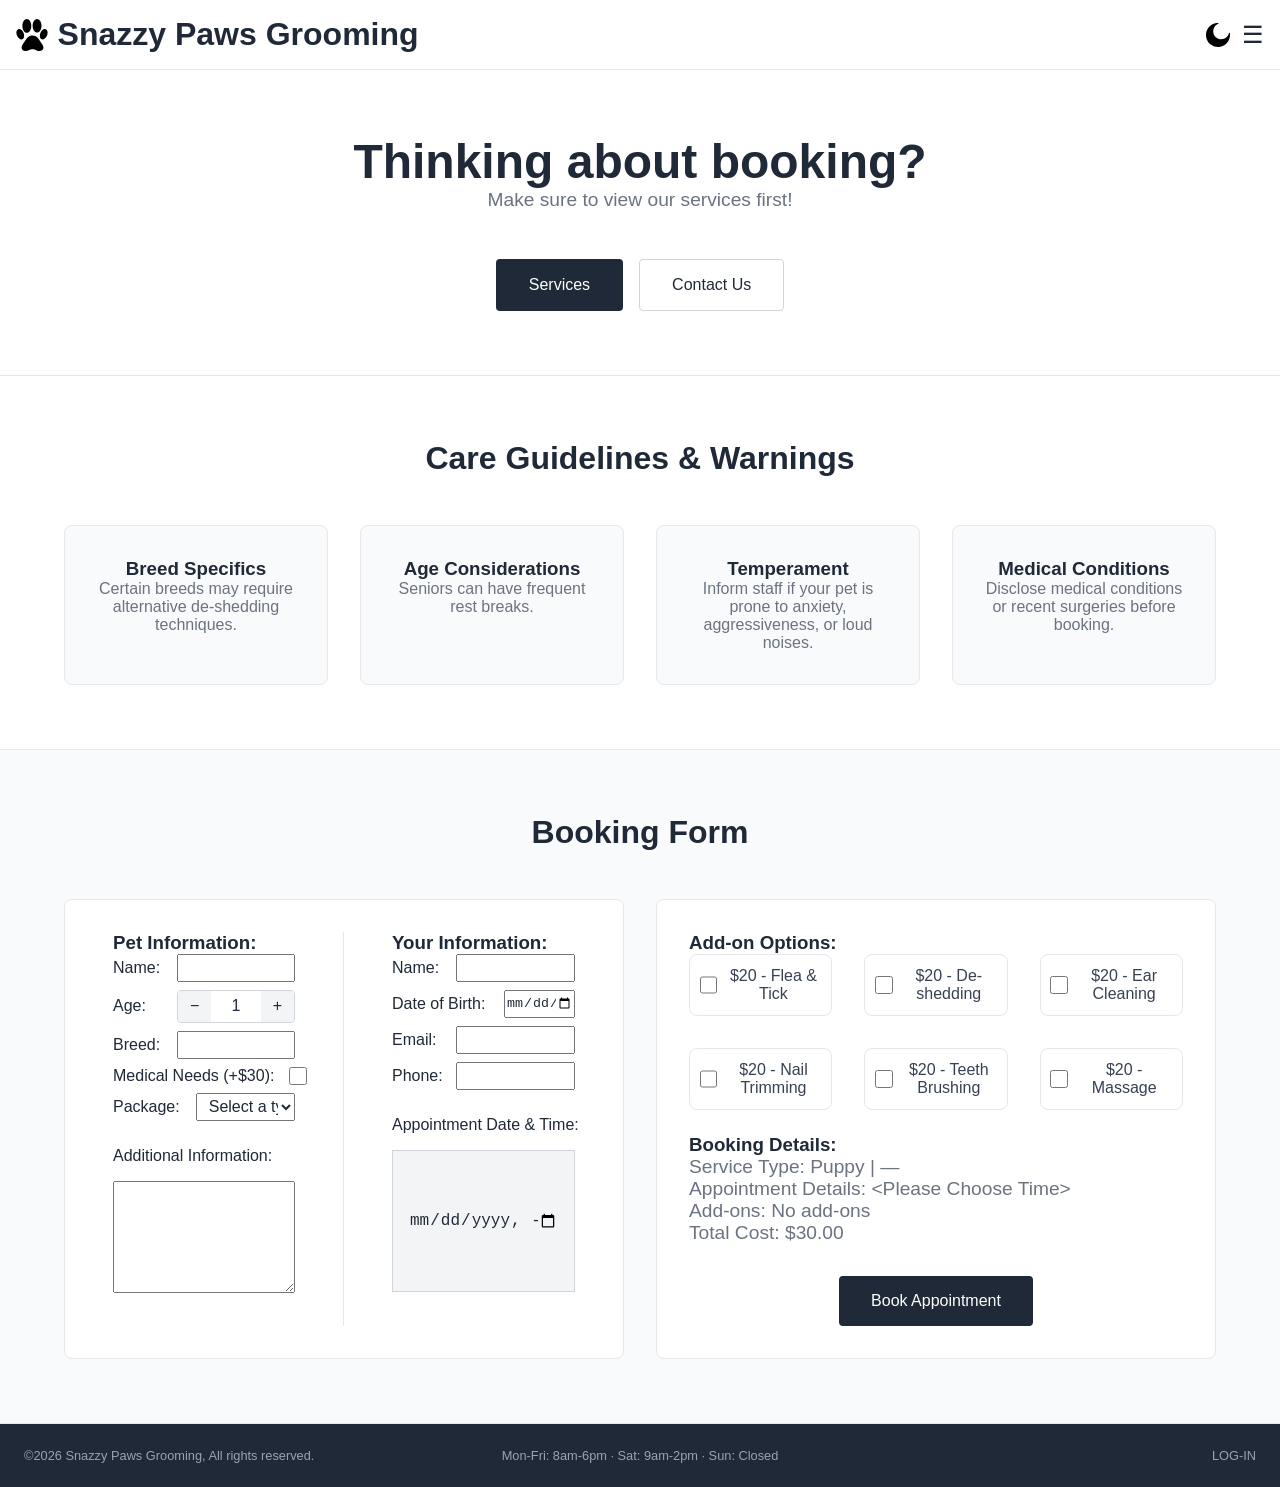
==== commit 7a3632aa: "Added buttons for the privacy policy and roster page With the separate media properties for the nav " ====
--- a/booking.html
+++ b/booking.html
@@ -11,7 +11,7 @@
     <link rel="Icon" type="image/x-icon" href="images/icons/young_dog.svg">
 
     <link rel="stylesheet" href="https://www.w3schools.com/w3css/5/w3.css">
-    <link rel="stylesheet" href="styles/new_css.css">
+    <link rel="stylesheet" href="styles/main.css">
 </head>
 
 <body>
@@ -31,10 +31,12 @@
             <button id="theme-toggle" class="theme-toggle-btn">
                 <img src="images/icons/moon.svg" alt="Toggle dark mode" class="theme-icon">
             </button>
-            <a href="gallery.html" class="button w3-button">Gallery</a>
-            <a href="services.html" class="button w3-button">View Services</a>
-            <a href="contact.html" class="button w3-button">Contact Us</a>
-            <a href="booking.html" class="button dark w3-button">Book Now</a>
+            <a href="gallery.html" class="w3-button">Gallery</a>
+            <a href="services.html" class="w3-button">View Services</a>
+            <a href="contact.html" class="w3-button">Contact Us</a>
+            <a href="privacy.html" class="w3-button">Privacy Policy</a>
+            <a href="staff-roster.html" class="w3-button">Staff Roster</a>
+            <a href="booking.html" class="dark w3-button">Book Now</a>
         </div>
 
         <!-- Mobile dropdown button -->
@@ -44,10 +46,12 @@
             </button>
             <button id="mobile-menu-toggle">☰</button>
             <div id="mobile-menu" class="mobile-menu hidden">
-                <a href="gallery.html" class="button w3-button">Gallery</a>
-                <a href="services.html" class="button w3-button">View Services</a>
-                <a href="contact.html" class="button w3-button">Contact Us</a>
-                <a href="booking.html" class="button dark w3-button">Book Now</a>
+                <a href="gallery.html" class="w3-button">Gallery</a>
+                <a href="services.html" class="w3-button">View Services</a>
+                <a href="contact.html" class="w3-button">Contact Us</a>
+                <a href="privacy.html" class="w3-button">Privacy Policy</a>
+                <a href="staff-roster.html" class="w3-button">Staff Roster</a>
+                <a href="booking.html" class="dark w3-button">Book Now</a>
             </div>
         </div>
     </header>
@@ -61,8 +65,8 @@
                 <p class="center-text header-margin">Make sure to view our services first!</p>
 
                 <div class="button-group">
-                    <a href="services.html" class="button dark w3-button">Services</a>
-                    <a href="contact.html" class="button w3-button">Contact Us</a>
+                    <a href="services.html" class="dark w3-button">Services</a>
+                    <a href="contact.html" class="w3-button">Contact Us</a>
                 </div>
             </div>
         </section>
@@ -239,7 +243,7 @@
                             <p class="quarter-margin mobile-margin">Add-ons: <span id="summary-addons">No add-ons</span></p>
                             <p class="half-margin">Total Cost: <span id="summary-cost">$0</span></p>
 
-                            <button type="submit" class="button dark w3-button submit-btn">Book Appointment</button>
+                            <button type="submit" class="dark w3-button submit-btn">Book Appointment</button>
                         </div>
                     </div>
                 </form>
--- a/styles/main.css
+++ b/styles/main.css
@@ -0,0 +1,1111 @@
+:root {
+    --bg-primary: #ffffff;
+    --bg-secondary: #f9fafb;
+    --bg-dark: #1f2937;
+    --bg-gap: #000000;
+    --bg-input: #f3f4f6;
+    --bg-button-light: #ffffff;
+    --bg-button-hover: #f7f4f4;
+    --bg-icon-holder: #f0f2f3;
+    --placeholder-bg: #cccccc;
+    --placeholder-border: #999999;
+    --text-primary: #1f2937;
+    --text-secondary: #6b7280;
+    --text-muted: #9ca3af;
+    --text-credit: #666666;
+    --text-dark-bg: #ffffff;
+    --map-visited: #6b5ea8;
+    --border: #e5e7eb;
+    --border-light: #d1d5db;
+    --accent: #374151;
+    --status-open-bg: #f0fdf4;
+    --status-open-text: #15803d;
+    --status-closed-bg: #fdf0f0;
+    --status-closed-text: #961919;
+    --icon-filter: none
+}
+
+[data-theme="dark"] {
+    --bg-primary: #1e1f35;
+    --bg-secondary: #191a2e;
+    --bg-dark: #19192c;
+    --bg-gap: #0a0a14;
+    --bg-input: #252540;
+    --bg-button-light: #252540;
+    --bg-button-hover: #2e2f50;
+    --bg-icon-holder: #252540;
+    --placeholder-bg: #252540;
+    --placeholder-border: #3a3c6e;
+    --text-primary: #f0f0f5;
+    --text-secondary: #b0b0c8;
+    --text-muted: #707088;
+    --text-credit: #707088;
+    --text-dark-bg: #f0f0f5;
+    --link-visited: #9d8ec4;
+    --border: #2a2b45;
+    --border-light: #3a3c6e;
+    --accent: #d8d8f0;
+    --icon-filter: invert(1) opacity(0.85)
+}
+
+[data-theme="dark"] .booking-field input,
+[data-theme="dark"] .booking-field select,
+[data-theme="dark"] .booking-field textarea {
+    background-color: var(--bg-input);
+    border: 1px solid var(--border-light)
+}
+
+[data-theme="dark"] .appointment-date-input {
+    background-color: var(--bg-input)
+}
+
+[data-theme="dark"] a.w3-button.dark {
+    border: 1px solid var(--border-light)
+}
+
+* {
+    box-sizing: border-box;
+    margin: 0;
+    padding: 0
+}
+
+html
+{
+    font-size: 16px !important;
+}
+
+html,
+body {
+    font-family: Arial, sans-serif !important;
+    line-height: unset !important;
+}
+
+h1, h2, h3, h4, h5, h6
+{
+    font-family: Arial, sans-serif !important;
+    font-weight: bold !important;
+    line-height: normal !important;
+    margin: 0px !important
+}
+
+body {
+    display: flex;
+    flex-direction: column;
+    min-height: 100vh
+}
+
+h1 {
+    font-size: 3rem !important;;
+    color: var(--text-primary)
+}
+
+h2 {
+    font-size: 2rem !important;;
+    color: var(--text-primary)
+}
+
+h3,
+h4 {
+    color: var(--text-primary)
+}
+
+p {
+    font-size: 1.2rem !important;;
+    color: var(--text-secondary)
+}
+
+.map-link {
+    text-decoration: none
+}
+
+.map-link:visited {
+    color: var(--map-visited)
+}
+
+header,
+footer {
+    padding: 1rem;
+    flex-shrink: 0;
+    display: flex;
+    justify-content: space-between;
+    align-items: center
+}
+
+header {
+    background-color: var(--bg-primary);
+    border-bottom: 1px solid var(--border)
+}
+
+/* Make nav display everything in one line */
+header.w3-bar .w3-bar-item
+{
+    padding: 0 !important;
+    float: none !important;
+    display: flex !important;
+    align-items: center !important;
+    
+}
+
+/* Disable w3-bar positioning (it's very ugly) */
+header.w3-bar::before,
+header.w3-bar::after
+{
+    display: none !important;
+}
+
+header.w3-bar .mobile-nav.w3-bar-item
+{
+    display: none !important;
+}
+
+footer {
+    position: relative;
+    padding: 1.5rem;
+    background-color: var(--bg-dark)
+}
+
+footer p {
+    color: var(--text-muted);
+    font-size: .8rem !important;
+}
+
+.home-link {
+    display: flex;
+    align-items: center;
+    gap: .6rem;
+    text-decoration: none;
+    color: inherit
+}
+
+.short-title {
+    display: none
+}
+
+.desktop-nav {
+    display: flex;
+    gap: 1rem
+}
+
+.mobile-nav {
+    display: none;
+    gap: .5rem;
+    align-items: center
+}
+
+main {
+    flex: 1;
+    display: flex;
+    flex-direction: column;
+    background-color: var(--bg-gap)
+}
+
+section {
+    padding: 4rem;
+    background-color: var(--bg-primary);
+    border-bottom: 1px solid var(--border)
+}
+
+section.dark {
+    background-color: var(--bg-secondary)
+}
+
+.section-inner {
+    max-width: 1500px;
+    margin: 0 auto;
+    width: 100%
+}
+
+.center-hero {
+    display: flex;
+    flex-direction: column;
+    align-items: center;
+    justify-content: center
+}
+
+.center-hero h1 {
+    margin-bottom: 0
+}
+
+.center-hero .button-group {
+    justify-content: center;
+    margin-top: 0
+}
+
+.theme-toggle-btn {
+    background: none;
+    border: none;
+    cursor: pointer;
+    padding: .25rem;
+    display: flex;
+    align-items: center;
+    justify-content: center
+}
+
+.theme-icon {
+    width: 1.5rem;
+    height: 1.5rem;
+    filter: var(--icon-filter)
+}
+
+.submit-btn {
+    align-self: center;
+    margin-top: .5rem;
+    padding: 1rem 2rem;
+    border-radius: 4px;
+    cursor: pointer;
+    font-size: 1rem !important;
+    white-space: nowrap;
+    background-color: var(--bg-dark);
+    color: var(--text-dark-bg);
+    border: none;
+    text-decoration: none
+}
+
+.button-group {
+    display: flex;
+    gap: 1rem;
+    margin-top: 1rem
+}
+
+header .button-group {
+    margin-top: 0
+}
+
+a.w3-button {
+    padding: 1rem 2rem !important;
+    border-radius: 4px;
+    cursor: pointer;
+    font-size: 1rem !important;
+    white-space: nowrap !important;
+    background-color: var(--bg-button-light);
+    color: var(--text-primary);
+    border: 1px solid var(--border-light);
+    text-decoration: none;
+
+    user-select: unset;
+    display: inherit;
+    box-sizing: unset;
+}
+
+a.w3-button.dark
+{
+    background-color: var(--bg-dark);
+    color: var(--text-dark-bg);
+    border: 1px solid #fff0;
+}
+
+a.w3-button:hover {
+    background-color: var(--bg-button-hover) !important;
+    opacity: .9
+}
+
+a.w3-button.dark:hover
+{
+    color: var(--text-dark-bg) !important;
+    background-color: var(--bg-dark) !important;
+    opacity: .9;
+}
+
+.split {
+    display: flex;
+    gap: 1rem;
+    flex-wrap: wrap
+}
+
+.split>.card {
+    flex: 1 1 400px;
+    max-width: 100%
+}
+
+.split .image-card .placeholder-image {
+    width: 100%;
+    height: auto
+}
+
+.card-grid {
+    display: grid;
+    grid-template-columns: repeat(auto-fit, minmax(250px, 1fr));
+    gap: 2rem
+}
+
+.card-grid.minimal-grid {
+    grid-template-columns: repeat(3, 1fr);
+    gap: 2rem
+}
+
+.center-text {
+    text-align: center
+}
+
+.header-margin {
+    margin-bottom: 3rem !important
+}
+
+.half-margin {
+    margin-bottom: 1.5rem
+}
+
+.quarter-margin {
+    margin-bottom: .75rem
+}
+
+.bullet-item {
+    display: flex;
+    align-items: center;
+    justify-content: center;
+    gap: .5rem
+}
+
+.card-bullet {
+    width: .7rem;
+    height: .7rem;
+    border-radius: 50%;
+    background-color: var(--accent);
+    flex-shrink: 0
+}
+
+.card {
+    flex: 1;
+    max-width: 50%;
+    padding: 2rem;
+    display: flex;
+    flex-direction: column;
+    gap: 1rem
+}
+
+.card p {
+    max-width: 500px
+}
+
+.card.image-card {
+    display: flex;
+    flex-direction: column;
+    align-items: flex-start;
+    gap: .5rem
+}
+
+.service-card {
+    background-color: var(--bg-secondary);
+    border: 1px solid var(--border);
+    padding: 2rem;
+    border-radius: 8px;
+    display: flex;
+    flex-direction: column
+}
+
+.service-card.clickable {
+    position: relative;
+    cursor: pointer
+}
+
+section.dark .service-card {
+    background-color: var(--bg-primary)
+}
+
+.service-card h4 {
+    margin: 0 0 .5rem 0;
+    font-weight: 600
+}
+
+.service-card p {
+    font-size: 1rem !important;
+}
+
+.service-card ul {
+    list-style-position: outside;
+    padding-left: 1rem;
+    color: var(--text-secondary)
+}
+
+.service-card li {
+    margin-bottom: .3rem
+}
+
+.service-card li::marker {
+    color: var(--text-secondary);
+    font-size: .7rem !important;
+}
+
+.service-card .placeholder-image {
+    width: 100%;
+    margin-bottom: .5rem
+}
+
+.addon-card {
+    padding: .75rem .6rem;
+    cursor: pointer;
+    flex-direction: row;
+    align-items: center;
+    gap: .5rem
+}
+
+.addon-checkbox {
+    width: 1.1rem;
+    height: 1.1rem;
+    flex-shrink: 0;
+    cursor: pointer;
+    accent-color: var(--bg-dark)
+}
+
+.addon-card label {
+    cursor: pointer;
+    font-size: 1rem !important;
+    color: var(--accent)
+}
+
+.card-grid .service-card.minimal {
+    grid-column: span 1;
+    width: auto;
+    text-align: center
+}
+
+.card-grid .service-card.minimal p {
+    color: var(--accent)
+}
+
+.card-click-hint {
+    display: none
+}
+
+.service-card.clickable .card-click-hint {
+    display: block;
+    position: absolute;
+    top: 0;
+    right: .75rem;
+    font-size: 1.5rem !important;
+    color: var(--text-muted)
+}
+
+.click-hint {
+    font-size: .85rem !important;
+    color: var(--text-muted);
+    margin-top: .5rem
+}
+
+.nav-icon {
+    width: 2rem;
+    height: 2rem;
+    display: block;
+    filter: var(--icon-filter)
+}
+
+.placeholder-image {
+    width: 80%;
+    max-width: 1920px;
+    aspect-ratio: 16 / 9;
+    background-color: var(--placeholder-bg);
+    border: 1px dashed var(--placeholder-border)
+}
+
+img.placeholder-image {
+    width: 100%;
+    max-width: 1920px;
+    aspect-ratio: unset;
+    border: none;
+    height: auto;
+    display: block
+}
+
+.image-credit {
+    font-size: .8rem !important;
+    color: var(--text-credit);
+    margin-top: 0
+}
+
+.icon-circle {
+    width: 5rem;
+    height: 5rem;
+    margin: 0 auto 1rem auto;
+    border: 1px solid var(--placeholder-bg);
+    border-radius: 50%;
+    display: flex;
+    align-items: center;
+    justify-content: center;
+    overflow: hidden
+}
+
+.icon-circle img {
+    width: 60%;
+    height: 60%;
+    object-fit: contain;
+    transform: translateY(.1rem)
+}
+
+.status-container {
+    display: flex;
+    align-items: center;
+    gap: .75rem;
+    margin-bottom: 1rem
+}
+
+.status-bullet {
+    width: .7rem;
+    height: .7rem;
+    border-radius: 50%;
+    background-color: var(--status-open-text)
+}
+
+.status-card {
+    width: fit-content;
+    border-radius: 12px;
+    font-size: .9rem !important;
+    font-weight: 600;
+    padding: .5rem
+}
+
+.status-card.open {
+    background-color: var(--status-open-bg);
+    color: var(--status-open-text)
+}
+
+.status-card.closed {
+    background-color: var(--status-closed-bg);
+    color: var(--status-closed-text)
+}
+
+.hours-list {
+    display: flex;
+    flex-direction: column;
+    gap: .5rem
+}
+
+.hours-row {
+    display: flex;
+    justify-content: space-between;
+    align-items: center;
+    padding: .5rem 0;
+    border-bottom: 1px solid var(--border-light);
+    font-size: 1rem !important;
+    color: var(--text-primary)
+}
+
+.hours-row:last-child {
+    border-bottom: none
+}
+
+.hours-row .day,
+.hours-row .time {
+    flex-shrink: 0
+}
+
+.contact-card {
+    display: flex;
+    align-items: center;
+    gap: .75rem;
+    padding: .75rem 0;
+    border-bottom: 1px solid var(--border)
+}
+
+.contact-card:last-of-type {
+    border-bottom: none;
+    margin-bottom: 1rem
+}
+
+.contact-card-icon-holder {
+    display: flex;
+    align-items: center;
+    justify-content: center;
+    width: 2.5rem;
+    height: 2.5rem;
+    background-color: var(--bg-icon-holder);
+    border-radius: 8px
+}
+
+.contact-card-icon {
+    width: 1.25rem;
+    height: 1.25rem;
+    flex-shrink: 0;
+    margin-top: .1rem;
+    filter: var(--icon-filter)
+}
+
+.contact-card-text {
+    display: flex;
+    flex-direction: column;
+    gap: .2rem
+}
+
+.contact-card-title {
+    font-weight: 600;
+    font-size: 1rem !important;
+    color: var(--text-primary)
+}
+
+.contact-card-detail {
+    font-size: .95rem !important;
+    color: var(--text-secondary)
+}
+
+.external-link-icon {
+    display: inline-block;
+    width: .85em;
+    height: .85em;
+    margin-left: .3em;
+    vertical-align: middle;
+    position: relative;
+    top: -.05em;
+    text-decoration: none
+}
+
+.embedded-map {
+    width: 100%;
+    height: 30rem;
+    border-radius: 8px;
+    border: 1px solid var(--border);
+    overflow: hidden;
+    margin-top: 1rem;
+    background-color: var(--border)
+}
+
+.embedded-map iframe {
+    width: 100%;
+    height: 100%;
+    border: none;
+    display: block
+}
+
+.booking-card {
+    background-color: var(--bg-primary);
+    border: 1px solid var(--border);
+    padding: 2rem 0 2rem 0;
+    border-radius: 8px;
+    display: flex;
+    flex-direction: row
+}
+
+.booking-card.vertical {
+    flex-direction: column;
+    padding: 2rem
+}
+
+.booking-group {
+    width: 50%;
+    border-right: 1px solid var(--border);
+    padding-left: 3rem;
+    padding-right: 3rem
+}
+
+.booking-group:last-child {
+    border: none
+}
+
+.booking-field {
+    display: flex;
+    align-items: center;
+    gap: 1rem;
+    margin-bottom: .5rem
+}
+
+.booking-field label {
+    white-space: nowrap;
+    width: 3rem;
+    color: var(--text-primary)
+}
+
+.booking-field input,
+.booking-field select,
+.booking-field textarea {
+    color: var(--text-primary)
+}
+
+.booking-field input {
+    flex: 1;
+    height: 1.75rem;
+    width: 100%;
+    min-width: 0
+}
+
+.booking-field select {
+    height: 1.75rem;
+    width: 100%;
+    padding-left: .5rem;
+    font-size: 1rem !important;
+}
+
+.booking-field.stacked {
+    flex-direction: column;
+    align-items: flex-start
+}
+
+.booking-field.stacked label {
+    width: auto;
+    max-width: 100%
+}
+
+.booking-field.stacked input {
+    width: 100%;
+    height: 10rem
+}
+
+.booking-field.stacked textarea {
+    width: 100%;
+    height: 7rem;
+    resize: vertical
+}
+
+.booking-field label.label-wide {
+    width: 6rem
+}
+
+.booking-field label.label-wider {
+    width: 10rem
+}
+
+.booking-field input[type="checkbox"] {
+    flex: none;
+    width: 1.1rem;
+    height: 1.1rem;
+    accent-color: var(--bg-dark);
+    cursor: pointer
+}
+
+.number-input {
+    display: flex;
+    align-items: center;
+    border: 1px solid var(--border-light);
+    border-radius: 4px;
+    overflow: hidden;
+    flex: 1;
+    min-width: 0
+}
+
+.number-input input {
+    flex: 1;
+    min-width: 0;
+    text-align: center;
+    border: none;
+    outline: none;
+    font-size: 1rem !important;
+    padding: .4rem 0;
+    -moz-appearance: textfield;
+    width: 0
+}
+
+.number-input input::-webkit-outer-spin-button,
+.number-input input::-webkit-inner-spin-button {
+    -webkit-appearance: none
+}
+
+.number-btn {
+    padding: .4rem .75rem;
+    background: var(--bg-input);
+    border: none;
+    border-radius: 0;
+    cursor: pointer;
+    font-size: 1rem !important;
+    color: var(--text-primary)
+}
+
+.number-btn:hover {
+    background: var(--border)
+}
+
+.appointment-date-input {
+    min-height: 8.9rem;
+    min-width: 100%;
+    max-width: 100%;
+    padding: 0 1rem;
+    border: 1px solid var(--border-light);
+    border-radius: 0;
+    font-size: 1rem;
+    color: var(--text-primary);
+    background-color: var(--bg-input)
+}
+
+.scroll-top-wrapper {
+    position: sticky;
+    bottom: 0;
+    height: 0;
+    display: flex;
+    align-items: flex-end;
+    pointer-events: none
+}
+
+.scroll-top-btn {
+    display: none;
+    pointer-events: all;
+    margin-right: 2rem;
+    margin-left: auto;
+    margin-bottom: 2rem;
+    width: 3rem;
+    height: 3rem;
+    border-radius: 50%;
+    border: none;
+    background-color: var(--bg-dark);
+    color: var(--text-dark-bg);
+    font-size: 1.2rem !important;
+    cursor: pointer;
+    box-shadow: 0 2px 8px rgb(0 0 0 / .2)
+}
+
+.pricing-table {
+    width: 100%;
+    border-collapse: collapse;
+    font-size: 1rem !important;
+    color: var(--text-primary)
+}
+
+.pricing-table th,
+.pricing-table td {
+    padding: .75rem 1rem;
+    text-align: left;
+    border: 1px solid var(--border)
+}
+
+.pricing-table thead tr {
+    background-color: var(--bg-dark);
+    color: var(--text-dark-bg)
+}
+
+.pricing-table thead th {
+    color: var(--text-dark-bg);
+    font-weight: 600
+}
+
+.pricing-table tbody tr:nth-child(even) {
+    background-color: var(--bg-secondary)
+}
+
+.pricing-table tbody tr:hover {
+    background-color: var(--bg-button-hover)
+}
+
+
+/* W3.CSS adjustments (temp) */
+.card.w3-card
+{
+    padding: 2rem !important;
+    box-shadow: none !important;
+}
+
+section.w3-container
+{
+    padding: 4rem !important;
+}
+
+.service-card.w3-card
+{
+    box-shadow: none !important;
+    padding: 2rem !important;
+}
+
+footer.w3-bar::before,
+footer.w3-bar::after
+{
+    display: none !important;
+}
+
+header.w3-bar .w3-bar-item
+{
+    padding: 0 !important;
+    float: none !important;
+    display: flex !important;
+    align-items: center !important;
+    width: auto !important;
+}
+
+
+@media (max-width:768px) {
+    .scroll-top-btn.visible {
+        display: flex;
+        align-items: center;
+        justify-content: center
+    }
+
+    .header-title {
+        font-size: 1.5rem !important;
+    }
+
+    .full-title {
+        display: none
+    }
+
+    .short-title {
+        display: inline;
+        font-weight: 700
+    }
+
+    h1,
+    h2,
+    h3,
+    p,
+    .image-credit {
+        text-align: center
+    }
+
+    h1 {
+        font-size: 2rem !important;
+    }
+
+    .center-text-mobile {
+        text-align: center
+    }
+
+    footer {
+        flex-direction: column;
+        gap: .5rem
+    }
+
+    section {
+        padding: 2rem
+    }
+
+    .split>.card {
+        padding: .5rem !important
+    }
+
+    .status-container {
+        align-self: center
+    }
+
+    .button-group {
+        flex-wrap: wrap;
+        justify-content: center
+    }
+
+    .card-grid.minimal-grid {
+        grid-template-columns: 1fr
+    }
+
+    .booking-card {
+        flex-direction: column
+    }
+
+    .booking-group {
+        width: 100%;
+        border-right: none;
+        border-bottom: 1px solid var(--border);
+        padding: 1.5rem
+    }
+
+    .booking-group:first-child {
+        padding-top: 0
+    }
+
+    .booking-group:last-child {
+        border-bottom: none;
+        padding-bottom: 0
+    }
+
+    .appointment-date-input {
+        min-height: 6.9rem
+    }
+
+    .pricing-table thead {
+        display: none
+    }
+
+    .pricing-table tr {
+        display: block;
+        margin-bottom: 1rem;
+        border: 1px solid var(--border);
+        border-radius: 8px;
+        overflow: hidden
+    }
+
+    .pricing-table td {
+        display: flex;
+        justify-content: space-between;
+        border: none;
+        border-bottom: 1px solid var(--border);
+        font-size: .95rem !important;
+    }
+
+    .pricing-table td:last-child {
+        border-bottom: none
+    }
+
+    .pricing-table td[rowspan] {
+        display: none
+    }
+
+    .pricing-table td:first-child,
+    .pricing-table tr.rowspan-row td:first-child,
+    .pricing-table td.row-title {
+        background-color: var(--bg-dark);
+        color: var(--text-dark-bg);
+        font-weight: 600
+    }
+
+    [data-theme="dark"] .pricing-table tr:nth-child(even) td:first-child,
+    [data-theme="dark"] .pricing-table td.row-title {
+        background-color: var(--bg-gap)
+    }
+
+    section.w3-container
+    {
+        padding: 2rem !important;
+    }
+}
+
+/* Separate nav bar compressing point */
+@media (max-width:1500px)
+{
+    .desktop-nav {
+        display: none !important
+    }
+
+    .mobile-nav {
+        display: flex
+    }
+
+    .mobile-menu {
+        position: absolute;
+        top: 4rem;
+        right: 0;
+        background: var(--bg-primary);
+        border: 1px solid var(--border-light);
+        border-radius: 8px;
+        flex-direction: column;
+        display: flex;
+        min-width: 150px;
+        z-index: 100;
+        overflow: hidden
+    }
+
+    .mobile-menu.hidden {
+        display: none
+    }
+
+    .mobile-menu a {
+        height: fit-content;
+        border: none;
+        border-radius: 0;
+        border-bottom: 1px solid var(--border-light);
+        font-size: 1rem !important;
+    }
+
+    .mobile-menu a:last-child {
+        border-bottom: none
+    }
+
+    #mobile-menu-toggle {
+        background: none;
+        border: none;
+        font-size: 1.5rem !important;
+        cursor: pointer;
+        color: var(--text-primary)
+    }
+
+    header.w3-bar .desktop-nav.w3-bar-item
+    {
+        display: none !important;
+    }
+
+    header.w3-bar .mobile-nav.w3-bar-item
+    {
+        display: flex !important;
+    }
+}
+
+@media (min-width:769px) {
+    .mobile-margin {
+        margin-bottom: 0 !important
+    }
+
+    footer p:nth-child(2) {
+        position: absolute;
+        left: 50%;
+        transform: translateX(-50%)
+    }
+}
